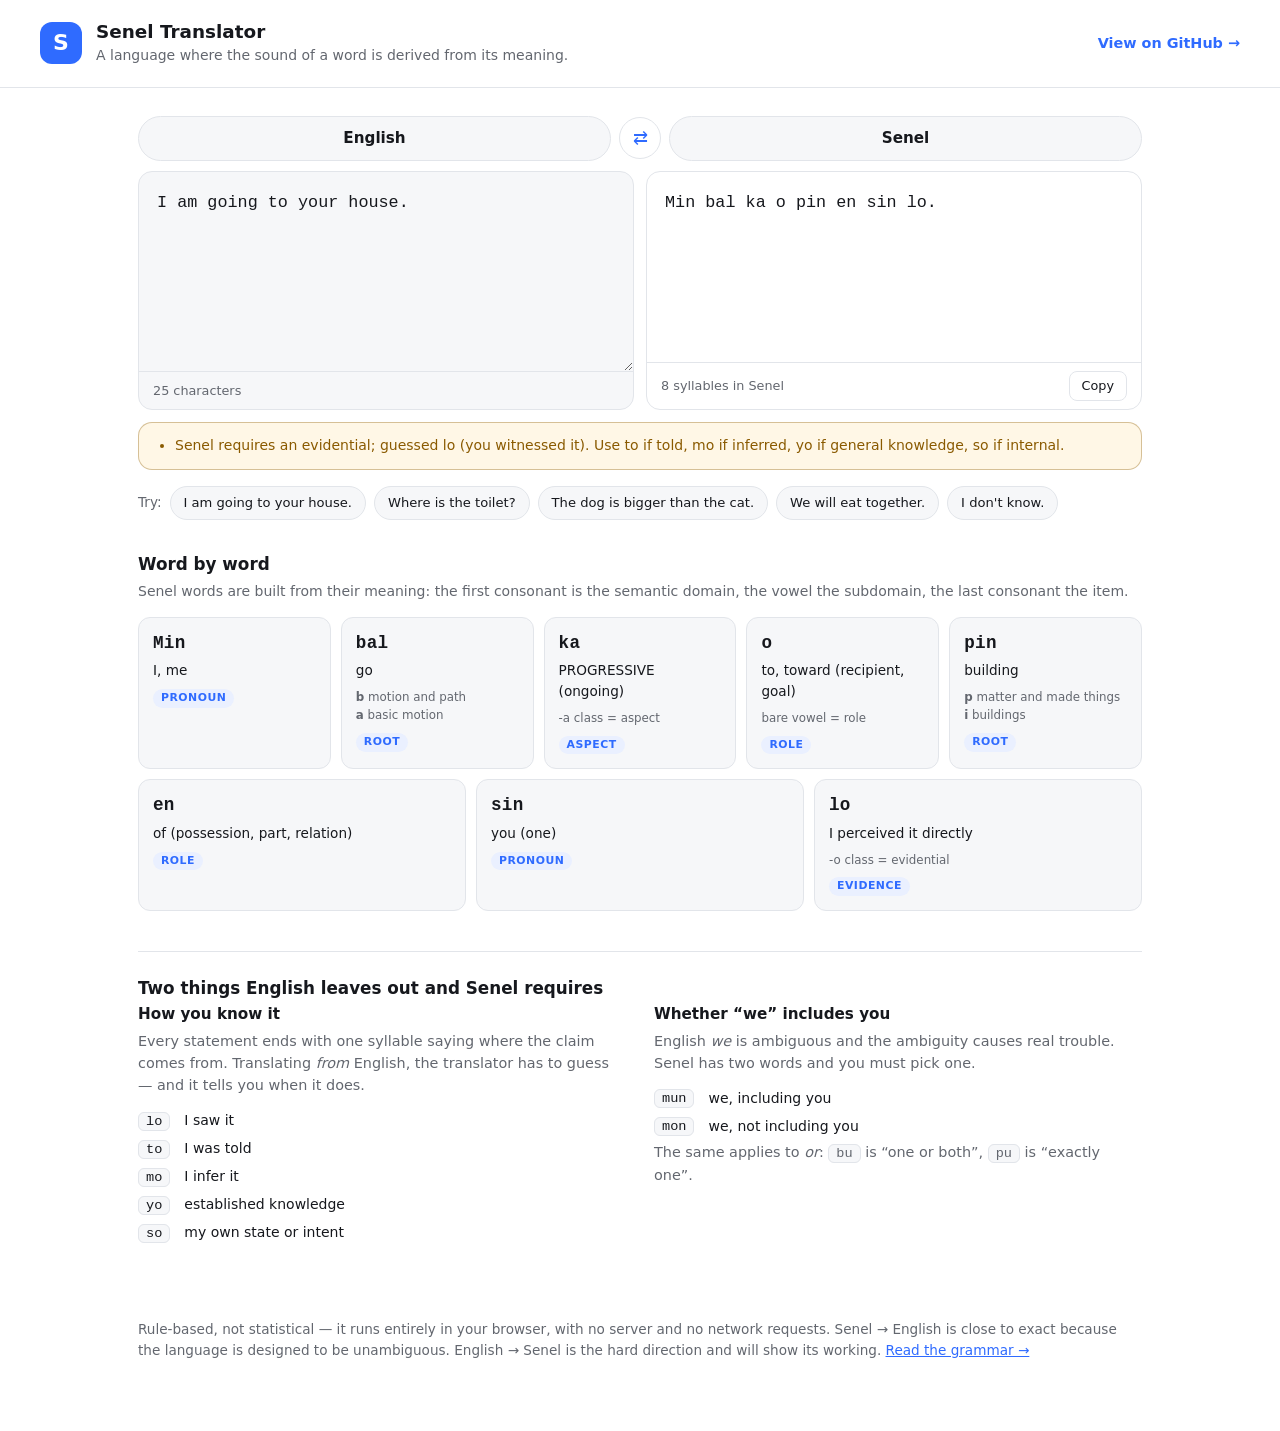
==== docs/index.html @ 6053cf36 "Add a bidirectional English/Senel translator with a browser UI translate.py does both directions rul" ====
<!doctype html>
<html lang="en">
<head>
<meta charset="utf-8">
<meta name="viewport" content="width=device-width, initial-scale=1">
<title>Senel Translator</title>
<meta name="description" content="Translate between English and Senel, a constructed language where the sound of a word is derived from its meaning.">
<link rel="icon" href="data:image/svg+xml,<svg xmlns='http://www.w3.org/2000/svg' viewBox='0 0 32 32'><text y='26' font-size='26'>🗣️</text></svg>">
<link rel="stylesheet" href="style.css">
</head>
<body>

<header class="top">
  <div class="brand">
    <span class="logo">S</span>
    <div>
      <h1>Senel Translator</h1>
      <p>A language where the sound of a word is derived from its meaning.</p>
    </div>
  </div>
  <a class="repo" href="https://github.com/throwingogo-hub/senel">View on GitHub →</a>
</header>

<main>
  <div class="langbar">
    <button class="lang" id="fromLang">English</button>
    <button class="swap" id="swap" title="Swap languages" aria-label="Swap languages">⇄</button>
    <button class="lang" id="toLang">Senel</button>
  </div>

  <div class="panes">
    <section class="pane">
      <textarea id="input" placeholder="Type something…" spellcheck="false"
        autocomplete="off" autofocus></textarea>
      <div class="paneFoot"><span id="counter">0 characters</span></div>
    </section>

    <section class="pane out">
      <output id="output" class="output"></output>
      <div class="paneFoot">
        <span id="syllables"></span>
        <button id="copy" class="ghost">Copy</button>
      </div>
    </section>
  </div>

  <div id="notes" class="notes" hidden></div>

  <div class="examples">
    <span class="label">Try:</span>
    <button data-ex="I am going to your house.">I am going to your house.</button>
    <button data-ex="Where is the toilet?">Where is the toilet?</button>
    <button data-ex="The dog is bigger than the cat.">The dog is bigger than the cat.</button>
    <button data-ex="We will eat together.">We will eat together.</button>
    <button data-ex="I don't know.">I don't know.</button>
  </div>

  <section id="breakdown" class="breakdown" hidden>
    <h2>Word by word</h2>
    <p class="hint">Senel words are built from their meaning: the first consonant is the
      semantic domain, the vowel the subdomain, the last consonant the item.</p>
    <div id="cards" class="cards"></div>
  </section>

  <section class="explain">
    <h2>Two things English leaves out and Senel requires</h2>
    <div class="cols">
      <div>
        <h3>How you know it</h3>
        <p>Every statement ends with one syllable saying where the claim comes from.
          Translating <em>from</em> English, the translator has to guess — and it tells
          you when it does.</p>
        <table>
          <tr><td><code>lo</code></td><td>I saw it</td></tr>
          <tr><td><code>to</code></td><td>I was told</td></tr>
          <tr><td><code>mo</code></td><td>I infer it</td></tr>
          <tr><td><code>yo</code></td><td>established knowledge</td></tr>
          <tr><td><code>so</code></td><td>my own state or intent</td></tr>
        </table>
      </div>
      <div>
        <h3>Whether “we” includes you</h3>
        <p>English <em>we</em> is ambiguous and the ambiguity causes real trouble.
          Senel has two words and you must pick one.</p>
        <table>
          <tr><td><code>mun</code></td><td>we, including you</td></tr>
          <tr><td><code>mon</code></td><td>we, not including you</td></tr>
        </table>
        <p class="small">The same applies to <em>or</em>: <code>bu</code> is “one or
          both”, <code>pu</code> is “exactly one”.</p>
      </div>
    </div>
  </section>
</main>

<footer>
  <p>Rule-based, not statistical — it runs entirely in your browser, with no server and
    no network requests. Senel → English is close to exact because the language is
    designed to be unambiguous. English → Senel is the hard direction and will show its
    working. <a href="https://github.com/throwingogo-hub/senel/blob/main/SPEC.md">Read
    the grammar →</a></p>
</footer>

<script src="data.js"></script>
<script src="app.js"></script>
<script src="ui.js"></script>
</body>
</html>
---- docs/style.css ----
:root {
  --bg: #ffffff;
  --panel: #f6f7f9;
  --ink: #16181d;
  --muted: #63676f;
  --line: #e2e5ea;
  --accent: #2f6bff;
  --accent-soft: #eaf0ff;
  --warn: #8a5a00;
  --warn-bg: #fff7e6;
  --radius: 14px;
}
@media (prefers-color-scheme: dark) {
  :root {
    --bg: #0f1115;
    --panel: #171a21;
    --ink: #e8eaee;
    --muted: #9aa0aa;
    --line: #262b34;
    --accent: #7aa2ff;
    --accent-soft: #1b2440;
    --warn: #ffcf7a;
    --warn-bg: #2a2213;
  }
}

* { box-sizing: border-box; }
html { -webkit-text-size-adjust: 100%; }
body {
  margin: 0;
  background: var(--bg);
  color: var(--ink);
  font: 16px/1.55 ui-sans-serif, system-ui, -apple-system, "Segoe UI", Roboto, sans-serif;
}
h1, h2, h3 { line-height: 1.25; }
code, textarea, .output, .cards { font-family: ui-monospace, SFMono-Regular, Menlo, Consolas, monospace; }

/* ---------- header ---------- */
.top {
  display: flex; align-items: center; justify-content: space-between; gap: 16px;
  flex-wrap: wrap;
  padding: 20px clamp(16px, 4vw, 40px);
  border-bottom: 1px solid var(--line);
}
.brand { display: flex; align-items: center; gap: 14px; }
.logo {
  width: 42px; height: 42px; flex: none;
  display: grid; place-items: center;
  border-radius: 12px;
  background: var(--accent); color: #fff;
  font-weight: 700; font-size: 22px;
}
.top h1 { margin: 0; font-size: 1.15rem; }
.top p { margin: 2px 0 0; color: var(--muted); font-size: .875rem; }
.repo {
  color: var(--accent); text-decoration: none; font-size: .9rem; font-weight: 600;
  white-space: nowrap;
}
.repo:hover { text-decoration: underline; }

main { max-width: 1060px; margin: 0 auto; padding: clamp(16px, 3vw, 28px); }

/* ---------- language bar ---------- */
.langbar {
  display: flex; align-items: center; gap: 8px; margin-bottom: 10px;
}
.lang {
  flex: 1; padding: 10px 14px; min-width: 0;
  border: 1px solid var(--line); border-radius: 999px;
  background: var(--panel); color: var(--ink);
  font: inherit; font-weight: 600; font-size: .95rem;
  cursor: default;
}
.swap {
  flex: none; width: 42px; height: 42px;
  border: 1px solid var(--line); border-radius: 50%;
  background: var(--bg); color: var(--accent);
  font-size: 18px; cursor: pointer;
  transition: transform .18s ease, background .18s ease;
}
.swap:hover { background: var(--accent-soft); }
.swap:active { transform: rotate(180deg); }

/* ---------- panes ---------- */
.panes { display: grid; grid-template-columns: 1fr 1fr; gap: 12px; }
@media (max-width: 720px) { .panes { grid-template-columns: 1fr; } }

.pane {
  display: flex; flex-direction: column;
  border: 1px solid var(--line); border-radius: var(--radius);
  background: var(--panel);
  overflow: hidden;
}
.pane.out { background: var(--bg); }
textarea, .output {
  flex: 1; min-height: 190px;
  padding: 18px; border: 0; margin: 0;
  background: transparent; color: var(--ink);
  font-size: 1.05rem; line-height: 1.6;
  resize: vertical; outline: none;
  white-space: pre-wrap; word-break: break-word;
}
.output:empty::before { content: "Translation"; color: var(--muted); }
.paneFoot {
  display: flex; align-items: center; justify-content: space-between; gap: 10px;
  padding: 8px 14px; border-top: 1px solid var(--line);
  color: var(--muted); font-size: .8rem; min-height: 38px;
}
.ghost {
  border: 1px solid var(--line); border-radius: 8px;
  background: transparent; color: var(--ink);
  padding: 4px 12px; font: inherit; font-size: .8rem; cursor: pointer;
}
.ghost:hover { background: var(--accent-soft); border-color: var(--accent); }

/* ---------- notes ---------- */
.notes {
  margin-top: 12px; padding: 12px 16px;
  border: 1px solid color-mix(in srgb, var(--warn) 35%, transparent);
  border-radius: var(--radius);
  background: var(--warn-bg); color: var(--warn);
  font-size: .875rem;
}
.notes ul { margin: 0; padding-left: 20px; }
.notes li + li { margin-top: 5px; }

/* ---------- examples ---------- */
.examples {
  display: flex; align-items: center; gap: 8px; flex-wrap: wrap;
  margin-top: 16px;
}
.examples .label { color: var(--muted); font-size: .85rem; }
.examples button {
  border: 1px solid var(--line); border-radius: 999px;
  background: var(--panel); color: var(--ink);
  padding: 6px 13px; font: inherit; font-size: .82rem; cursor: pointer;
}
.examples button:hover { border-color: var(--accent); color: var(--accent); }

/* ---------- breakdown ---------- */
.breakdown { margin-top: 34px; }
.breakdown h2, .explain h2 { font-size: 1.05rem; margin: 0 0 6px; }
.hint, .small { color: var(--muted); font-size: .875rem; margin: 0 0 14px; }
.cards { display: flex; flex-wrap: wrap; gap: 10px; }
.card {
  flex: 1 1 168px; min-width: 0;
  border: 1px solid var(--line); border-radius: 12px;
  background: var(--panel); padding: 12px 14px;
}
.card .w { font-size: 1.1rem; font-weight: 700; letter-spacing: .3px; }
.card .g { font-size: .85rem; margin-top: 3px; font-family: ui-sans-serif, system-ui, sans-serif; }
.card .d {
  font-size: .74rem; color: var(--muted); margin-top: 7px;
  font-family: ui-sans-serif, system-ui, sans-serif;
}
.card .tag {
  display: inline-block; margin-top: 8px; padding: 1px 8px;
  border-radius: 999px; background: var(--accent-soft); color: var(--accent);
  font-size: .68rem; font-weight: 700; letter-spacing: .5px; text-transform: uppercase;
  font-family: ui-sans-serif, system-ui, sans-serif;
}

/* ---------- explainer ---------- */
.explain { margin-top: 40px; border-top: 1px solid var(--line); padding-top: 26px; }
.cols { display: grid; grid-template-columns: 1fr 1fr; gap: 28px; }
@media (max-width: 720px) { .cols { grid-template-columns: 1fr; } }
.explain h3 { font-size: .95rem; margin: 0 0 6px; }
.explain p { margin: 0 0 10px; font-size: .9rem; color: var(--muted); }
.explain table { border-collapse: collapse; font-size: .875rem; }
.explain td { padding: 3px 14px 3px 0; }
.explain code {
  background: var(--panel); border: 1px solid var(--line);
  border-radius: 6px; padding: 1px 7px; font-size: .85rem;
}

footer {
  max-width: 1060px; margin: 0 auto; padding: 30px clamp(16px, 3vw, 28px) 60px;
  color: var(--muted); font-size: .85rem;
}
footer a { color: var(--accent); }
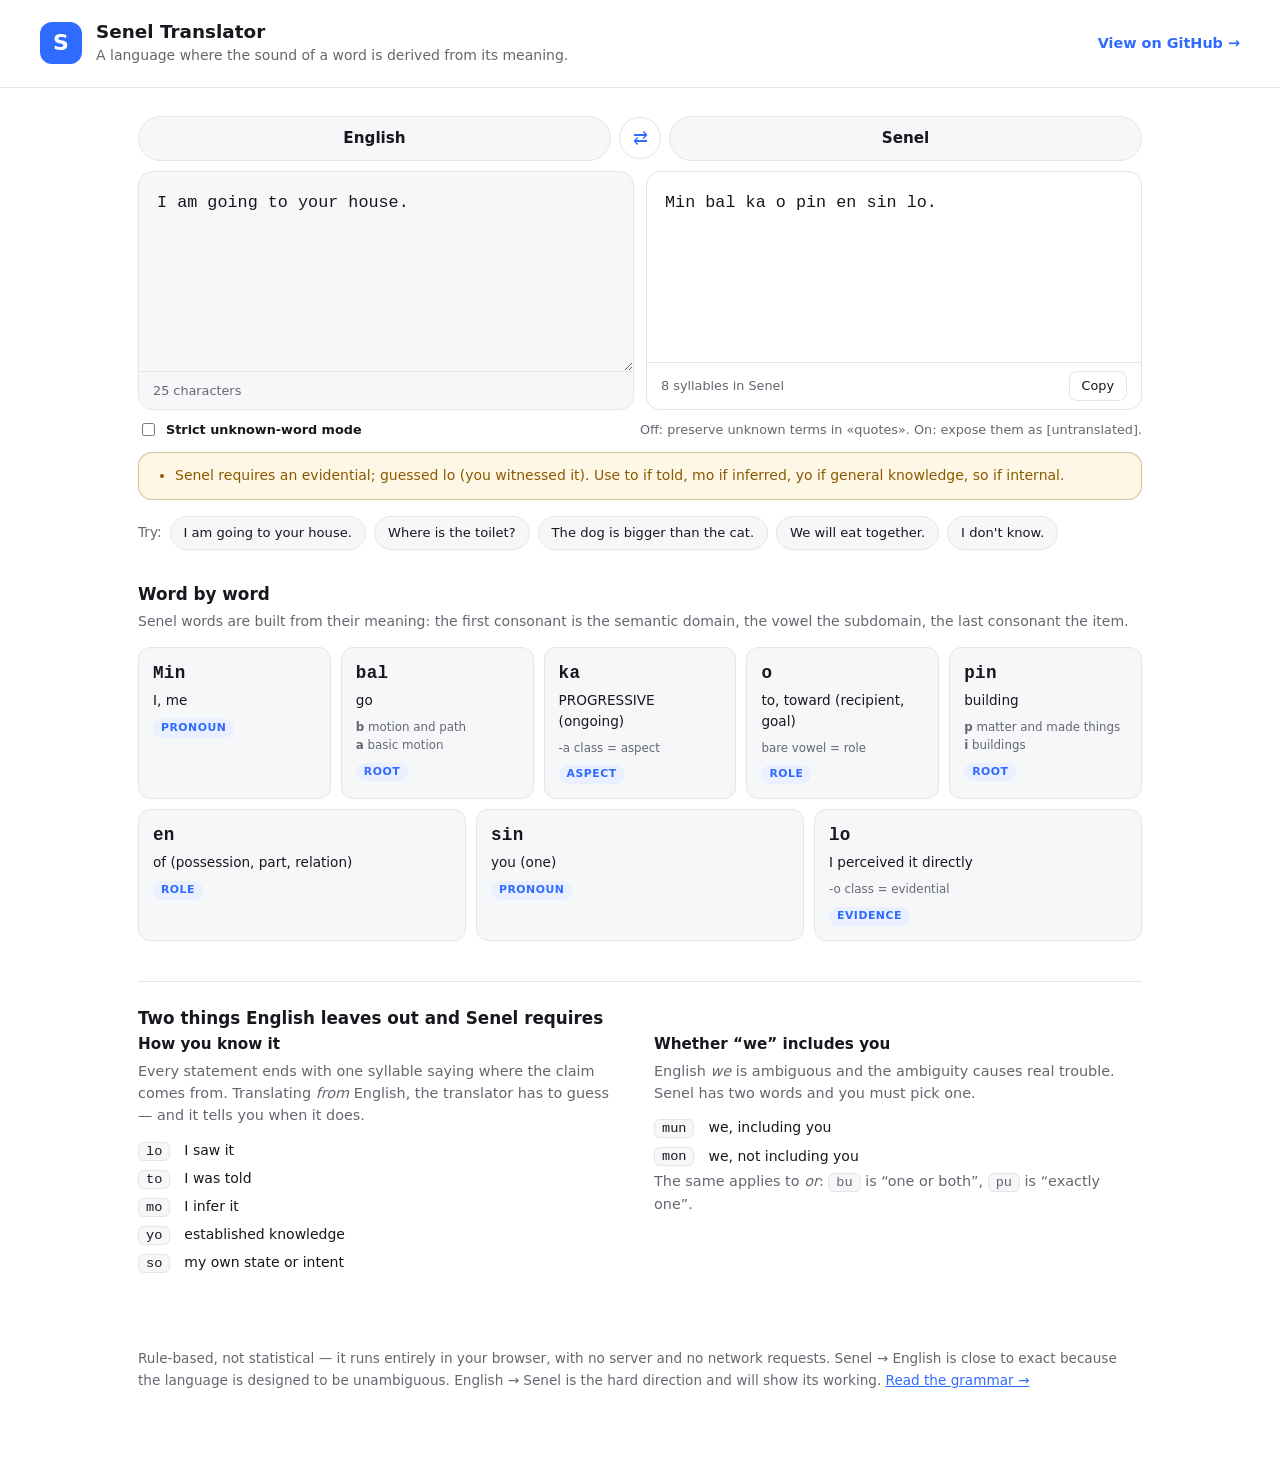
==== commit 0fe3c499: "Overhaul English→Senel coverage (v1.2) without touching the language core The 557-root / 65-grammar-" ====
--- a/docs/index.html
+++ b/docs/index.html
@@ -44,7 +44,21 @@
     </section>
   </div>
 
+  <div id="translationOptions" class="translationOptions">
+    <label><input id="strictMode" type="checkbox"> Strict unknown-word mode</label>
+    <span>Off: preserve unknown terms in «quotes». On: expose them as [untranslated].</span>
+  </div>
+
   <div id="notes" class="notes" hidden></div>
+
+  <section id="unknownResolver" class="unknownResolver" hidden>
+    <div>
+      <h2>Resolve unknown terms</h2>
+      <p>Keep a term quoted, or map it deliberately to an existing English concept.</p>
+    </div>
+    <div id="unknownItems" class="unknownItems"></div>
+    <datalist id="conceptList"></datalist>
+  </section>
 
   <div class="examples">
     <span class="label">Try:</span>
@@ -102,6 +116,7 @@
 </footer>
 
 <script src="data.js"></script>
+<script src="aliases.js"></script>
 <script src="app.js"></script>
 <script src="ui.js"></script>
 </body>
--- a/docs/style.css
+++ b/docs/style.css
@@ -113,6 +113,17 @@
 }
 .ghost:hover { background: var(--accent-soft); border-color: var(--accent); }
 
+/* ---------- translation options ---------- */
+.translationOptions {
+  display: flex; align-items: center; justify-content: space-between; gap: 12px;
+  flex-wrap: wrap; margin-top: 10px; color: var(--muted); font-size: .8rem;
+}
+.translationOptions label {
+  display: inline-flex; align-items: center; gap: 8px; color: var(--ink);
+  font-weight: 600; cursor: pointer;
+}
+.translationOptions input { accent-color: var(--accent); }
+
 /* ---------- notes ---------- */
 .notes {
   margin-top: 12px; padding: 12px 16px;
@@ -123,6 +134,38 @@
 }
 .notes ul { margin: 0; padding-left: 20px; }
 .notes li + li { margin-top: 5px; }
+
+/* ---------- unknown-term resolver ---------- */
+.unknownResolver {
+  margin-top: 12px; padding: 14px 16px;
+  border: 1px solid var(--line); border-radius: var(--radius);
+  background: var(--panel);
+}
+.unknownResolver h2 { margin: 0; font-size: .95rem; }
+.unknownResolver p { margin: 2px 0 12px; color: var(--muted); font-size: .8rem; }
+.unknownItems { display: grid; gap: 8px; }
+.unknownItem {
+  display: grid; grid-template-columns: minmax(100px, .7fr) minmax(180px, 1.5fr) auto;
+  align-items: center; gap: 8px;
+}
+.unknownItem code { overflow-wrap: anywhere; }
+.unknownItem input {
+  min-width: 0; width: 100%; padding: 7px 10px;
+  border: 1px solid var(--line); border-radius: 8px;
+  background: var(--bg); color: var(--ink); font: inherit; font-size: .82rem;
+}
+.unknownItem input:focus { outline: 2px solid var(--accent-soft); border-color: var(--accent); }
+.unknownItem button {
+  border: 1px solid var(--line); border-radius: 8px;
+  background: var(--bg); color: var(--ink); padding: 7px 11px;
+  font: inherit; font-size: .8rem; cursor: pointer;
+}
+.unknownItem button:hover { border-color: var(--accent); color: var(--accent); }
+.unknownItem .invalid { border-color: var(--warn); }
+@media (max-width: 600px) {
+  .unknownItem { grid-template-columns: 1fr auto; }
+  .unknownItem code { grid-column: 1 / -1; }
+}
 
 /* ---------- examples ---------- */
 .examples {
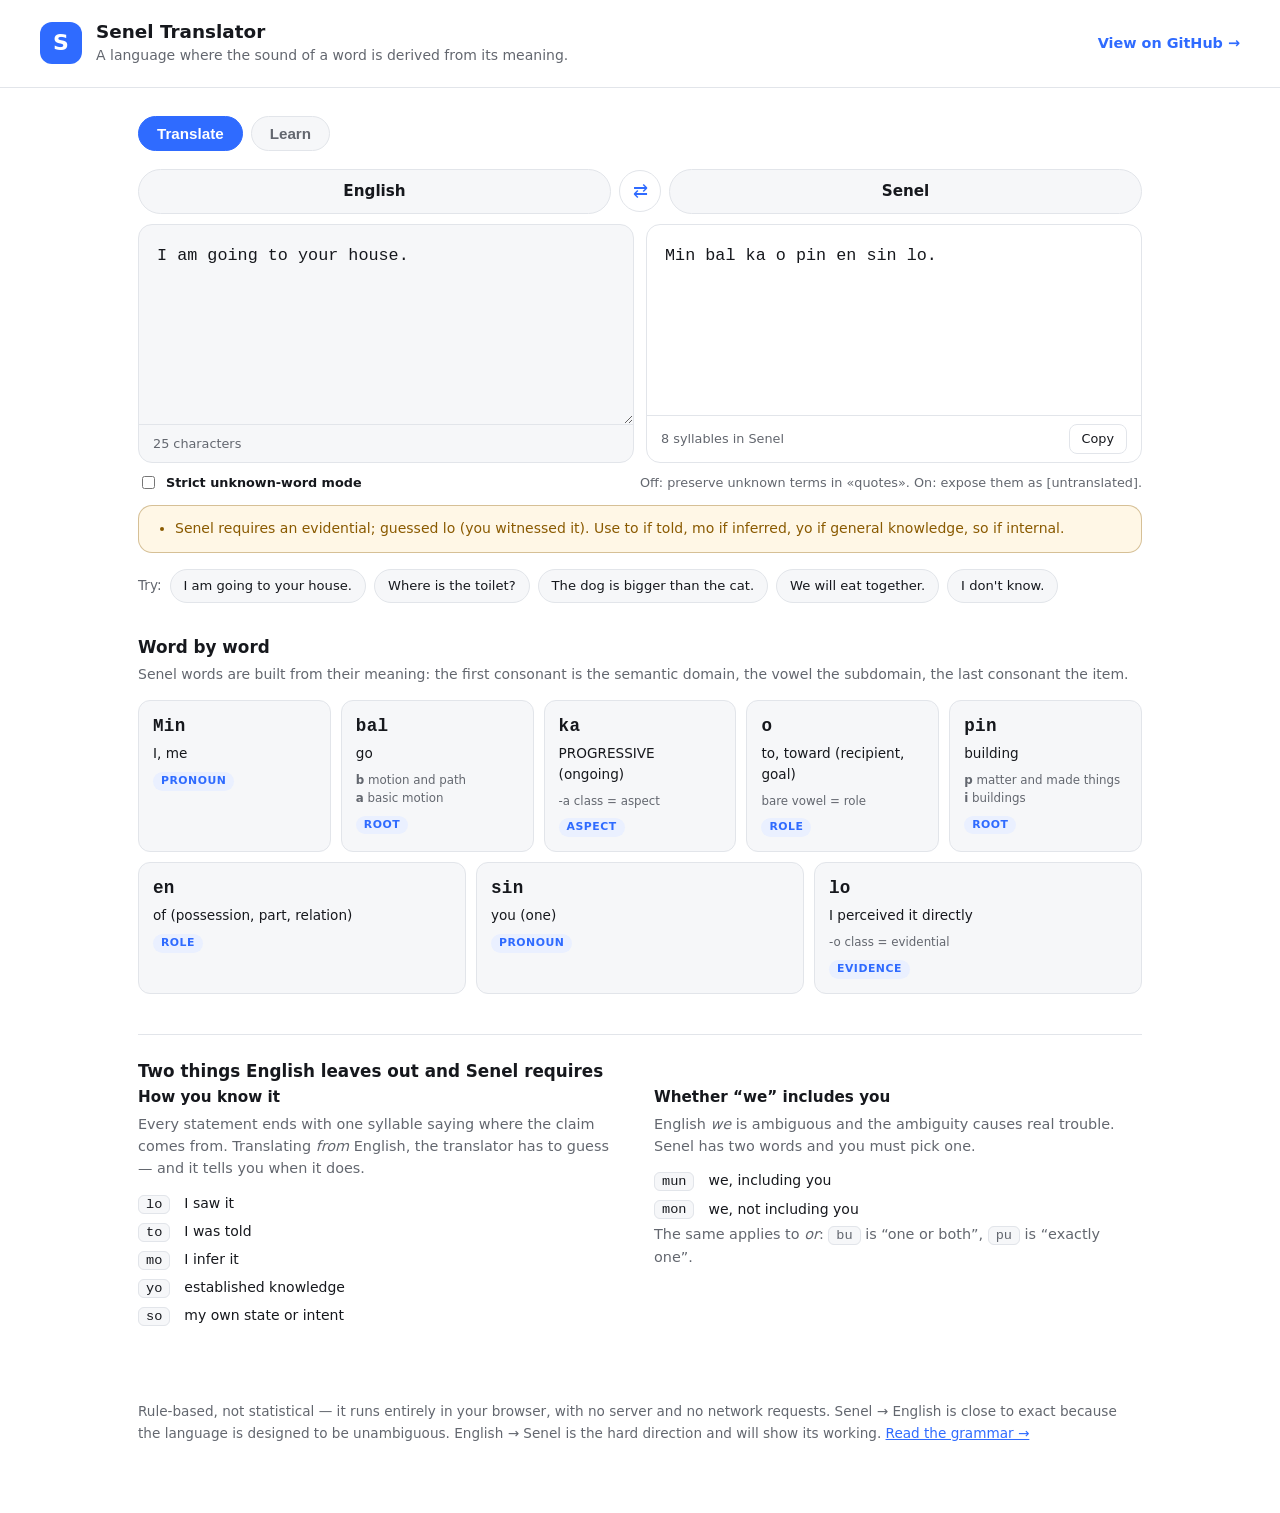
==== commit 42d37332: "Add interactive Learn mode to the browser translator (v1.9) A "Translate | Learn" tab turns the site" ====
--- a/docs/index.html
+++ b/docs/index.html
@@ -22,6 +22,12 @@
 </header>
 
 <main>
+  <nav class="tabs" role="tablist">
+    <button id="tabTranslate" class="tab active" role="tab" aria-selected="true">Translate</button>
+    <button id="tabLearn" class="tab" role="tab" aria-selected="false">Learn</button>
+  </nav>
+
+  <div id="translateView">
   <div class="langbar">
     <button class="lang" id="fromLang">English</button>
     <button class="swap" id="swap" title="Swap languages" aria-label="Swap languages">⇄</button>
@@ -105,6 +111,47 @@
       </div>
     </div>
   </section>
+  </div><!-- /translateView -->
+
+  <section id="learnView" hidden>
+    <div class="learnIntro">
+      <h2>Learn to read Senel</h2>
+      <p>Every root is one syllable: the <b>first consonant</b> is the semantic domain,
+        the <b>vowel</b> the subdomain, the <b>last consonant</b> the item. Learn the
+        16 domains and the rest of the vocabulary decodes itself.</p>
+    </div>
+
+    <h3 class="learnHead">The 16 domains</h3>
+    <p class="hint">Tap a domain to open its map.</p>
+    <div id="domainGrid" class="domainGrid" role="list"></div>
+    <div id="domainDetail" class="domainDetail" hidden></div>
+
+    <section class="drill">
+      <h3 class="learnHead">Decode a word</h3>
+      <p class="hint">Read the word's first sound, then pick its domain.</p>
+      <div class="drillCard">
+        <div id="drillWord" class="drillWord">—</div>
+        <div id="drillChoices" class="drillChoices"></div>
+        <div id="drillReveal" class="drillReveal" hidden></div>
+        <div class="drillFoot">
+          <span id="drillScore" class="drillScore">streak 0 · best 0</span>
+          <button id="drillNext" class="ghost" type="button">New word →</button>
+        </div>
+      </div>
+    </section>
+
+    <section class="familyLesson">
+      <h3 class="learnHead">The cost, shown honestly</h3>
+      <p>Because the item sits in the sound the ear hears least well and the domain sits
+        first, whole families of common words differ only in that first consonant. Hear
+        it wrong and the topic changes. This is the measured price of building words from
+        meaning — not hidden, but part of the lesson.</p>
+      <div id="familyDemo" class="familyDemo"></div>
+      <button id="familyNext" class="ghost" type="button">Another family →</button>
+      <p class="small">The full analysis, and why the forms are left this way, is in
+        <a href="https://github.com/throwingogo-hub/senel/blob/main/ROBUSTNESS.md">ROBUSTNESS.md</a>.</p>
+    </section>
+  </section>
 </main>
 
 <footer>
--- a/docs/style.css
+++ b/docs/style.css
@@ -221,3 +221,88 @@
   color: var(--muted); font-size: .85rem;
 }
 footer a { color: var(--accent); }
+
+/* ---------- tabs + learn mode ---------- */
+.tabs { display: flex; gap: 8px; margin-bottom: 18px; }
+.tab {
+  padding: 8px 18px; border: 1px solid var(--line); background: var(--panel);
+  color: var(--muted); border-radius: 999px; font-size: .95rem; font-weight: 600;
+  cursor: pointer;
+}
+.tab.active { background: var(--accent); color: #fff; border-color: var(--accent); }
+
+.learnIntro h2 { margin: 0 0 6px; }
+.learnIntro p { margin: 0 0 8px; color: var(--muted); }
+.learnHead { margin: 28px 0 4px; }
+
+.domainGrid {
+  display: grid; grid-template-columns: repeat(auto-fill, minmax(150px, 1fr)); gap: 10px;
+}
+.domainTile {
+  display: flex; align-items: center; gap: 10px; text-align: left;
+  padding: 12px 14px; border: 1px solid var(--line); background: var(--panel);
+  border-radius: var(--radius); cursor: pointer; color: var(--ink);
+}
+.domainTile:hover { border-color: var(--accent); }
+.domainTile.active { border-color: var(--accent); background: var(--accent-soft); }
+.dLetter {
+  font-family: ui-monospace, Menlo, monospace; font-weight: 700; font-size: 1.25rem;
+  width: 30px; height: 30px; flex: none; display: grid; place-items: center;
+  background: var(--accent); color: #fff; border-radius: 8px;
+}
+.dLetter.big { width: 36px; height: 36px; font-size: 1.4rem; }
+.dName { font-size: .9rem; }
+
+.domainDetail {
+  margin-top: 14px; padding: 16px 18px;
+  border: 1px solid var(--line); border-radius: var(--radius); background: var(--panel);
+}
+.domainDetail h4 { margin: 0 0 12px; display: flex; align-items: center; gap: 10px; }
+.subRow {
+  display: grid; grid-template-columns: 70px 130px 1fr; gap: 10px; align-items: baseline;
+  padding: 7px 0; border-top: 1px solid var(--line);
+}
+.subVowel { font-family: ui-monospace, Menlo, monospace; color: var(--accent); font-weight: 600; }
+.subName { color: var(--muted); font-size: .88rem; }
+.subRoots code {
+  display: inline-block; margin: 0 6px 4px 0; padding: 1px 6px;
+  background: var(--bg); border: 1px solid var(--line); border-radius: 6px; font-size: .85rem;
+}
+
+.drillCard, .familyDemo {
+  margin-top: 8px; padding: 18px; border: 1px solid var(--line);
+  border-radius: var(--radius); background: var(--panel);
+}
+.drillWord {
+  font-family: ui-monospace, Menlo, monospace; font-size: 2.6rem; font-weight: 700;
+  text-align: center; letter-spacing: 2px; margin-bottom: 14px;
+}
+.drillChoices { display: grid; grid-template-columns: 1fr 1fr; gap: 8px; }
+.choice {
+  padding: 10px 12px; border: 1px solid var(--line); background: var(--bg);
+  border-radius: 10px; cursor: pointer; color: var(--ink); font-size: .92rem; text-align: left;
+}
+.choice:hover:not(:disabled) { border-color: var(--accent); }
+.choice.right { background: #1f9d5522; border-color: #1f9d55; color: var(--ink); }
+.choice.wrong { background: #d33a3a22; border-color: #d33a3a; }
+.drillReveal { margin-top: 14px; text-align: center; font-size: 1.05rem; }
+.drillReveal .muted { color: var(--muted); }
+.drillFoot { display: flex; justify-content: space-between; align-items: center; margin-top: 14px; }
+.drillScore { color: var(--muted); font-size: .9rem; }
+
+.familyLesson p { color: var(--muted); }
+.famHead { margin: 0 0 12px; color: var(--ink) !important; }
+.famRow { display: flex; flex-wrap: wrap; gap: 10px; }
+.famWord {
+  display: flex; flex-direction: column; min-width: 78px;
+  padding: 8px 10px; background: var(--bg); border: 1px solid var(--line); border-radius: 8px;
+}
+.famWord b { font-family: ui-monospace, Menlo, monospace; font-size: 1.05rem; }
+.famWord span { color: var(--muted); font-size: .8rem; }
+#familyNext { margin-top: 14px; }
+
+@media (max-width: 560px) {
+  .subRow { grid-template-columns: 56px 1fr; }
+  .subRow .subRoots { grid-column: 1 / -1; }
+  .drillChoices { grid-template-columns: 1fr; }
+}
